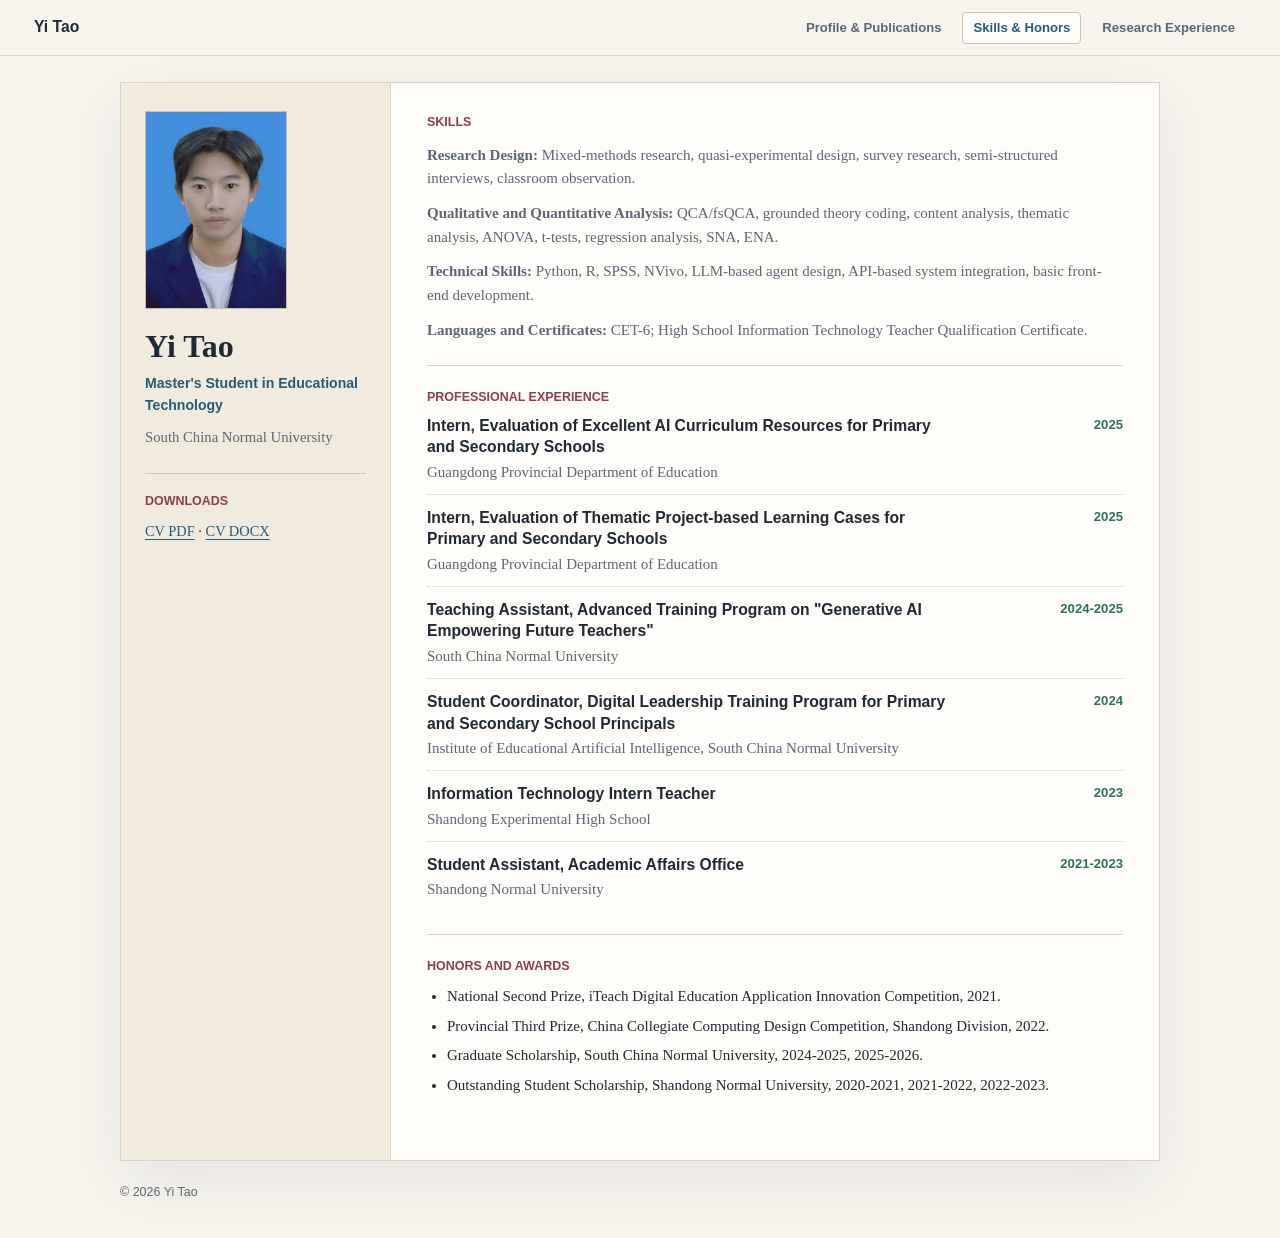
==== cv.html @ 573ef520 "Add files via upload" ====
<!doctype html>
<html lang="en">
<head>
  <meta charset="utf-8">
  <meta name="viewport" content="width=device-width, initial-scale=1">
  <title>Yi Tao | Skills and Honors</title>
  <meta name="description" content="Yi Tao's skills, professional experience, honors, and awards.">
  <link rel="stylesheet" href="assets/css/styles.css">
</head>
<body>
  <header class="site-header">
    <a class="site-title" href="index.html">Yi Tao</a>
    <nav class="site-nav" aria-label="Primary navigation">
      <a href="index.html">Profile & Publications</a>
      <a class="active" href="cv.html">Skills & Honors</a>
      <a href="research.html">Research Experience</a>
    </nav>
  </header>

  <main class="cv-page">
    <aside class="profile-panel" aria-label="Profile">
      <img class="portrait" src="assets/img/profile.jpg" alt="Portrait of Yi Tao">
      <h1>Yi Tao</h1>
      <p class="role">Master's Student in Educational Technology</p>
      <p class="affiliation">South China Normal University</p>

      <div class="contact-block">
        <h2>Downloads</h2>
        <p><a href="assets/files/yi-tao-cv.pdf" target="_blank" rel="noopener">CV PDF</a> · <a href="assets/files/yi-tao-cv.docx" target="_blank" rel="noopener">CV DOCX</a></p>
      </div>
    </aside>

    <section class="content-panel">
      <section class="section">
        <p class="section-kicker">Skills</p>
        <div class="skill-groups">
          <p><strong>Research Design:</strong> Mixed-methods research, quasi-experimental design, survey research, semi-structured interviews, classroom observation.</p>
          <p><strong>Qualitative and Quantitative Analysis:</strong> QCA/fsQCA, grounded theory coding, content analysis, thematic analysis, ANOVA, t-tests, regression analysis, SNA, ENA.</p>
          <p><strong>Technical Skills:</strong> Python, R, SPSS, NVivo, LLM-based agent design, API-based system integration, basic front-end development.</p>
          <p><strong>Languages and Certificates:</strong> CET-6; High School Information Technology Teacher Qualification Certificate.</p>
        </div>
      </section>

      <section class="section">
        <p class="section-kicker">Professional Experience</p>
        <div class="timeline list-timeline">
          <article>
            <div><h2>Intern, Evaluation of Excellent AI Curriculum Resources for Primary and Secondary Schools</h2><p>Guangdong Provincial Department of Education</p></div>
            <time>2025</time>
          </article>
          <article>
            <div><h2>Intern, Evaluation of Thematic Project-based Learning Cases for Primary and Secondary Schools</h2><p>Guangdong Provincial Department of Education</p></div>
            <time>2025</time>
          </article>
          <article>
            <div><h2>Teaching Assistant, Advanced Training Program on "Generative AI Empowering Future Teachers"</h2><p>South China Normal University</p></div>
            <time>2024-2025</time>
          </article>
          <article>
            <div><h2>Student Coordinator, Digital Leadership Training Program for Primary and Secondary School Principals</h2><p>Institute of Educational Artificial Intelligence, South China Normal University</p></div>
            <time>2024</time>
          </article>
          <article>
            <div><h2>Information Technology Intern Teacher</h2><p>Shandong Experimental High School</p></div>
            <time>2023</time>
          </article>
          <article>
            <div><h2>Student Assistant, Academic Affairs Office</h2><p>Shandong Normal University</p></div>
            <time>2021-2023</time>
          </article>
        </div>
      </section>

      <section class="section">
        <p class="section-kicker">Honors and Awards</p>
        <ul class="award-list">
          <li>National Second Prize, iTeach Digital Education Application Innovation Competition, 2021.</li>
          <li>Provincial Third Prize, China Collegiate Computing Design Competition, Shandong Division, 2022.</li>
          <li>Graduate Scholarship, South China Normal University, 2024-2025, 2025-2026.</li>
          <li>Outstanding Student Scholarship, Shandong Normal University, 2020-2021, 2021-2022, 2022-2023.</li>
        </ul>
      </section>
    </section>
  </main>

  <footer class="site-footer">
    <p>© 2026 Yi Tao</p>
  </footer>
</body>
</html>
---- assets/css/styles.css ----
:root {
  --paper: #f7f4ee;
  --sheet: #fffdf9;
  --ink: #1f2933;
  --muted: #5d6673;
  --line: #d9d2c5;
  --blue: #255b7a;
  --maroon: #8b3f4d;
  --gold: #b48733;
  --green: #2f6f63;
}

* {
  box-sizing: border-box;
}

html {
  scroll-behavior: smooth;
}

body {
  margin: 0;
  background: var(--paper);
  color: var(--ink);
  font-family: Georgia, "Times New Roman", Times, serif;
  font-size: 15px;
  line-height: 1.58;
  letter-spacing: 0;
}

a {
  color: var(--blue);
  text-decoration-thickness: 0.07em;
  text-underline-offset: 0.18em;
}

a:hover {
  color: var(--maroon);
}

.site-header {
  position: sticky;
  top: 0;
  z-index: 10;
  display: flex;
  align-items: center;
  justify-content: space-between;
  gap: 18px;
  min-height: 56px;
  padding: 10px 34px;
  border-bottom: 1px solid var(--line);
  background: rgba(247, 244, 238, 0.94);
  backdrop-filter: blur(12px);
  font-family: Arial, Helvetica, sans-serif;
}

.site-title {
  color: var(--ink);
  font-size: 0.98rem;
  font-weight: 700;
  text-decoration: none;
}

.site-nav {
  display: flex;
  flex-wrap: wrap;
  gap: 10px;
  justify-content: flex-end;
}

.site-nav a {
  min-height: 32px;
  padding: 7px 10px;
  border: 1px solid transparent;
  border-radius: 4px;
  color: var(--muted);
  font-size: 0.82rem;
  font-weight: 700;
  line-height: 1.2;
  text-decoration: none;
}

.site-nav a:hover,
.site-nav a.active {
  border-color: #cfc4b2;
  background: #fffdf9;
  color: var(--blue);
}

.cv-page,
.research-page {
  width: min(1040px, calc(100% - 36px));
  margin: 26px auto 22px;
  border: 1px solid var(--line);
  background: var(--sheet);
  box-shadow: 0 20px 60px rgba(31, 41, 51, 0.08);
}

.cv-page {
  display: grid;
  grid-template-columns: 270px minmax(0, 1fr);
}

.profile-panel {
  padding: 28px 24px;
  border-right: 1px solid var(--line);
  background: #f1eadf;
}

.portrait {
  display: block;
  width: 142px;
  height: 198px;
  margin: 0 0 20px;
  border: 1px solid #c7bda9;
  object-fit: cover;
}

h1,
h2,
h3,
p,
li {
  overflow-wrap: anywhere;
}

h1 {
  margin: 0;
  color: var(--ink);
  font-size: 2rem;
  line-height: 1.08;
  letter-spacing: 0;
}

.role {
  margin: 8px 0 0;
  color: var(--blue);
  font-family: Arial, Helvetica, sans-serif;
  font-size: 0.88rem;
  font-weight: 700;
}

.affiliation {
  margin: 10px 0 0;
  color: var(--muted);
  font-size: 0.92rem;
}

.contact-block {
  margin-top: 24px;
  padding-top: 18px;
  border-top: 1px solid #d2c7b8;
}

.contact-block h2,
.section-kicker {
  margin: 0 0 8px;
  color: var(--maroon);
  font-family: Arial, Helvetica, sans-serif;
  font-size: 0.78rem;
  font-weight: 800;
  letter-spacing: 0;
  text-transform: uppercase;
}

.contact-block p {
  margin: 4px 0;
  font-size: 0.9rem;
}

.compact-list {
  margin: 0;
  padding-left: 17px;
  color: var(--muted);
  font-size: 0.9rem;
}

.compact-list li {
  margin: 5px 0;
}

.content-panel {
  padding: 30px 36px 34px;
}

.section {
  padding: 0 0 22px;
  margin-bottom: 22px;
  border-bottom: 1px solid var(--line);
}

.section:last-child {
  margin-bottom: 0;
  border-bottom: 0;
}

.summary {
  max-width: 760px;
  margin: 0;
  color: #35404a;
  font-size: 1rem;
}

.timeline {
  display: grid;
  gap: 12px;
}

.timeline article {
  display: grid;
  grid-template-columns: minmax(0, 1fr) 150px;
  gap: 18px;
}

.timeline h2,
.experience-list h2,
.research-heading h2,
.subheading {
  margin: 0;
  color: var(--ink);
  font-family: Arial, Helvetica, sans-serif;
  font-size: 0.98rem;
  line-height: 1.35;
  letter-spacing: 0;
}

.timeline p,
.experience-list p,
.skill-groups p {
  margin: 3px 0 0;
  color: var(--muted);
}

.timeline time {
  color: var(--green);
  font-family: Arial, Helvetica, sans-serif;
  font-size: 0.82rem;
  font-weight: 700;
  text-align: right;
}

.list-timeline article {
  padding-bottom: 10px;
  border-bottom: 1px dotted #d7cfbf;
}

.list-timeline article:last-child {
  border-bottom: 0;
}

.subheading {
  margin-top: 18px;
  padding-left: 10px;
  border-left: 4px solid var(--gold);
}

.subheading:first-of-type {
  margin-top: 0;
}

.publication-list {
  display: grid;
  gap: 9px;
  margin: 9px 0 0;
  padding-left: 22px;
}

.publication-list li {
  padding-bottom: 9px;
  border-bottom: 1px dotted #d7cfbf;
}

.publication-list li:last-child {
  border-bottom: 0;
}

.publication-list span {
  display: inline;
}

.publication-list a {
  display: inline-flex;
  align-items: center;
  justify-content: center;
  min-width: 42px;
  min-height: 24px;
  margin-left: 8px;
  padding: 1px 7px;
  border: 1px solid var(--blue);
  border-radius: 3px;
  font-family: Arial, Helvetica, sans-serif;
  font-size: 0.72rem;
  font-weight: 800;
  line-height: 1.2;
  text-decoration: none;
  text-transform: uppercase;
}

.publication-list a:hover {
  border-color: var(--maroon);
}

.skill-groups {
  display: grid;
  gap: 8px;
}

.award-list,
.research-item ul {
  margin: 0;
  padding-left: 20px;
}

.award-list li,
.research-item li {
  margin: 6px 0;
}

.research-page {
  padding: 34px 42px 40px;
}

.research-intro {
  max-width: 860px;
  padding-bottom: 24px;
  margin-bottom: 24px;
  border-bottom: 1px solid var(--line);
}

.research-intro h1 {
  max-width: 760px;
  font-size: 1.75rem;
}

.research-intro p {
  max-width: 820px;
  color: #35404a;
}

.research-section {
  padding-bottom: 24px;
  margin-bottom: 24px;
  border-bottom: 1px solid var(--line);
}

.research-section:last-child {
  padding-bottom: 0;
  margin-bottom: 0;
  border-bottom: 0;
}

.research-item {
  padding: 16px 0 16px 14px;
  border-left: 3px solid var(--blue);
}

.research-item + .research-item {
  border-top: 1px dotted #d7cfbf;
}

.research-heading {
  display: grid;
  gap: 4px;
  margin-bottom: 8px;
}

.research-heading time {
  color: var(--green);
  font-family: Arial, Helvetica, sans-serif;
  font-size: 0.82rem;
  font-weight: 700;
}

.site-footer {
  width: min(1040px, calc(100% - 36px));
  margin: 0 auto 36px;
  color: var(--muted);
  font-family: Arial, Helvetica, sans-serif;
  font-size: 0.78rem;
}

@media (max-width: 820px) {
  .site-header {
    align-items: flex-start;
    flex-direction: column;
    padding: 12px 18px;
  }

  .site-nav {
    justify-content: flex-start;
  }

  .cv-page,
  .research-page {
    width: min(100% - 24px, 1040px);
    margin-top: 18px;
  }

  .cv-page {
    grid-template-columns: 1fr;
  }

  .profile-panel {
    display: grid;
    grid-template-columns: 112px minmax(0, 1fr);
    gap: 18px;
    border-right: 0;
    border-bottom: 1px solid var(--line);
  }

  .portrait {
    width: 112px;
    height: 156px;
    margin: 0;
  }

  .profile-panel h1,
  .profile-panel .role,
  .profile-panel .affiliation {
    grid-column: 2;
  }

  .profile-panel h1 {
    align-self: end;
  }

  .contact-block {
    grid-column: 1 / -1;
    margin-top: 0;
  }

  .content-panel,
  .research-page {
    padding: 24px 22px 28px;
  }
}

@media (max-width: 560px) {
  body {
    font-size: 14px;
  }

  .site-nav {
    gap: 8px;
  }

  .site-nav a {
    padding: 6px 8px;
    font-size: 0.78rem;
  }

  .profile-panel {
    grid-template-columns: 92px minmax(0, 1fr);
    padding: 20px 18px;
  }

  .portrait {
    width: 92px;
    height: 128px;
  }

  h1 {
    font-size: 1.55rem;
  }

  .research-intro h1 {
    font-size: 1.35rem;
  }

  .timeline article {
    grid-template-columns: 1fr;
    gap: 2px;
  }

  .timeline time {
    text-align: left;
  }

  .publication-list {
    padding-left: 18px;
  }

  .publication-list a {
    margin-top: 5px;
    margin-left: 0;
  }

  .site-footer {
    width: min(100% - 24px, 1040px);
  }
}
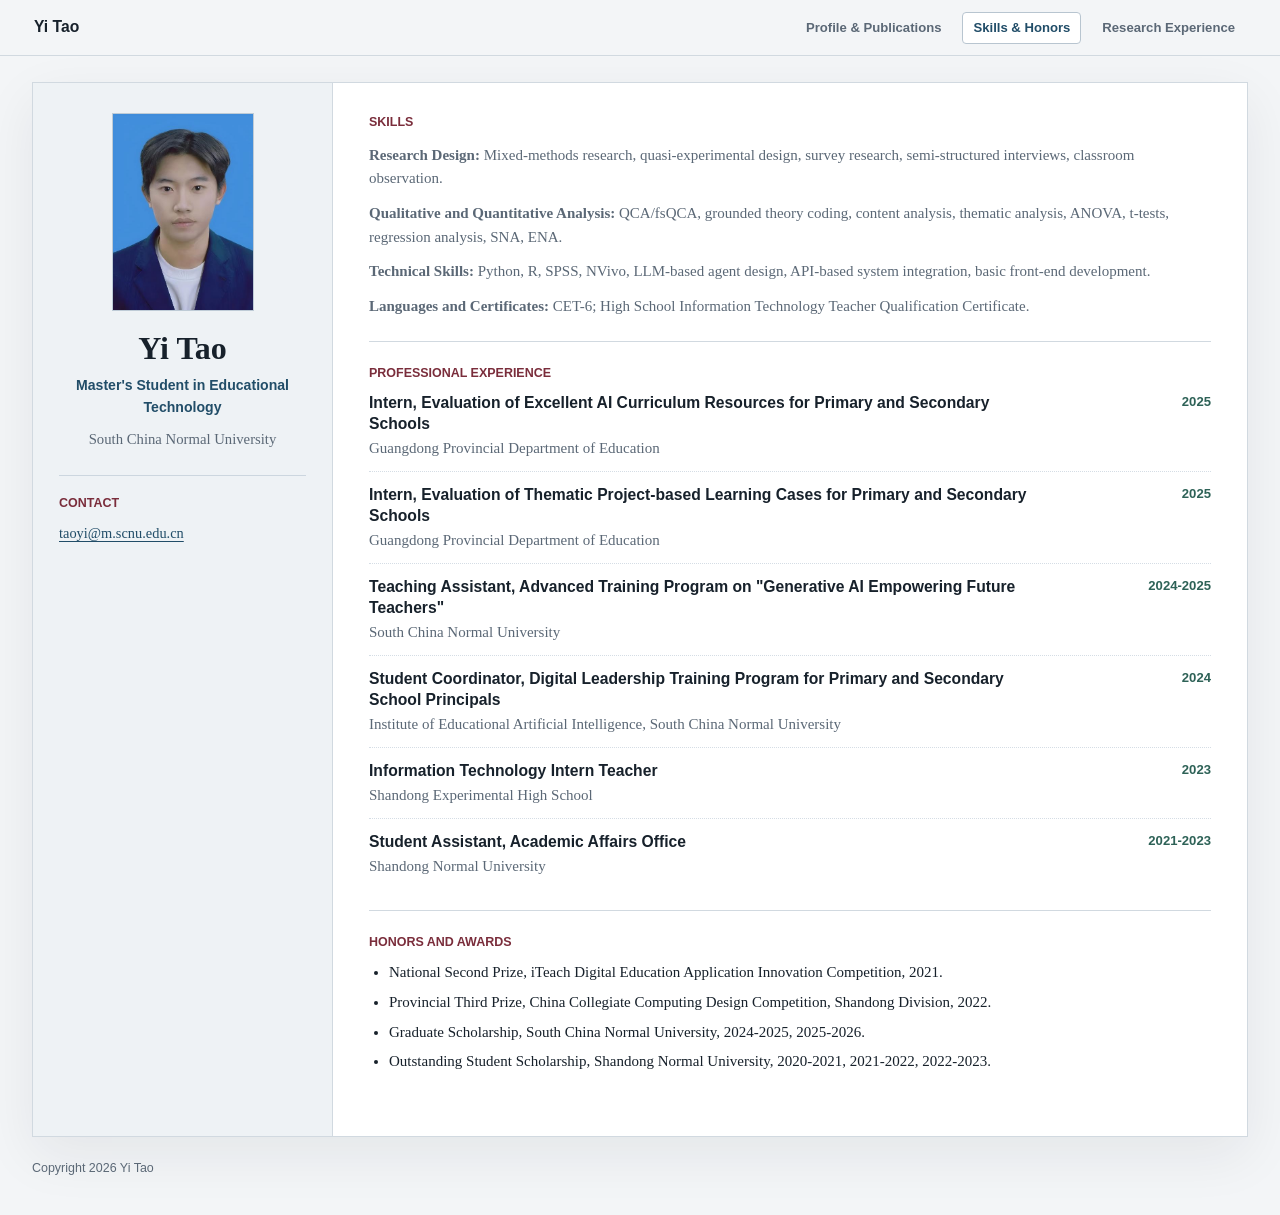
==== commit f65524ee: "Add files via upload" ====
--- a/cv.html
+++ b/cv.html
@@ -25,8 +25,8 @@
       <p class="affiliation">South China Normal University</p>
 
       <div class="contact-block">
-        <h2>Downloads</h2>
-        <p><a href="assets/files/yi-tao-cv.pdf" target="_blank" rel="noopener">CV PDF</a> · <a href="assets/files/yi-tao-cv.docx" target="_blank" rel="noopener">CV DOCX</a></p>
+        <h2>Contact</h2>
+        <p><a href="mailto:taoyi@m.scnu.edu.cn">taoyi@m.scnu.edu.cn</a></p>
       </div>
     </aside>
 
@@ -84,7 +84,7 @@
   </main>
 
   <footer class="site-footer">
-    <p>© 2026 Yi Tao</p>
+    <p>Copyright 2026 Yi Tao</p>
   </footer>
 </body>
 </html>
--- a/assets/css/styles.css
+++ b/assets/css/styles.css
@@ -1,13 +1,13 @@
 :root {
-  --paper: #f7f4ee;
-  --sheet: #fffdf9;
-  --ink: #1f2933;
-  --muted: #5d6673;
-  --line: #d9d2c5;
-  --blue: #255b7a;
-  --maroon: #8b3f4d;
-  --gold: #b48733;
-  --green: #2f6f63;
+  --paper: #f3f5f7;
+  --sheet: #ffffff;
+  --ink: #17212b;
+  --muted: #5b6876;
+  --line: #d1d9e0;
+  --blue: #214d68;
+  --maroon: #7a2d3b;
+  --accent: #4d6f80;
+  --green: #2e6257;
 }
 
 * {
@@ -49,7 +49,7 @@
   min-height: 56px;
   padding: 10px 34px;
   border-bottom: 1px solid var(--line);
-  background: rgba(247, 244, 238, 0.94);
+  background: rgba(243, 245, 247, 0.96);
   backdrop-filter: blur(12px);
   font-family: Arial, Helvetica, sans-serif;
 }
@@ -82,38 +82,44 @@
 
 .site-nav a:hover,
 .site-nav a.active {
-  border-color: #cfc4b2;
-  background: #fffdf9;
+  border-color: #b8c5d0;
+  background: var(--sheet);
   color: var(--blue);
 }
 
 .cv-page,
 .research-page {
-  width: min(1040px, calc(100% - 36px));
+  width: min(1520px, calc(100% - 64px));
   margin: 26px auto 22px;
   border: 1px solid var(--line);
   background: var(--sheet);
-  box-shadow: 0 20px 60px rgba(31, 41, 51, 0.08);
+  box-shadow: 0 18px 52px rgba(23, 33, 43, 0.07);
 }
 
 .cv-page {
   display: grid;
-  grid-template-columns: 270px minmax(0, 1fr);
+  grid-template-columns: 300px minmax(0, 1fr);
 }
 
 .profile-panel {
-  padding: 28px 24px;
+  padding: 30px 26px;
   border-right: 1px solid var(--line);
-  background: #f1eadf;
+  background: #eef2f5;
 }
 
 .portrait {
   display: block;
   width: 142px;
   height: 198px;
-  margin: 0 0 20px;
-  border: 1px solid #c7bda9;
+  margin: 0 auto 20px;
+  border: 1px solid #becbd6;
   object-fit: cover;
+}
+
+.profile-panel h1,
+.profile-panel .role,
+.profile-panel .affiliation {
+  text-align: center;
 }
 
 h1,
@@ -149,7 +155,7 @@
 .contact-block {
   margin-top: 24px;
   padding-top: 18px;
-  border-top: 1px solid #d2c7b8;
+  border-top: 1px solid #ccd6df;
 }
 
 .contact-block h2,
@@ -195,7 +201,7 @@
 }
 
 .summary {
-  max-width: 760px;
+  max-width: 1040px;
   margin: 0;
   color: #35404a;
   font-size: 1rem;
@@ -241,7 +247,7 @@
 
 .list-timeline article {
   padding-bottom: 10px;
-  border-bottom: 1px dotted #d7cfbf;
+  border-bottom: 1px dotted #d5dde5;
 }
 
 .list-timeline article:last-child {
@@ -251,7 +257,7 @@
 .subheading {
   margin-top: 18px;
   padding-left: 10px;
-  border-left: 4px solid var(--gold);
+  border-left: 4px solid var(--accent);
 }
 
 .subheading:first-of-type {
@@ -267,7 +273,7 @@
 
 .publication-list li {
   padding-bottom: 9px;
-  border-bottom: 1px dotted #d7cfbf;
+  border-bottom: 1px dotted #d5dde5;
 }
 
 .publication-list li:last-child {
@@ -321,19 +327,19 @@
 }
 
 .research-intro {
-  max-width: 860px;
+  max-width: 1120px;
   padding-bottom: 24px;
   margin-bottom: 24px;
   border-bottom: 1px solid var(--line);
 }
 
 .research-intro h1 {
-  max-width: 760px;
+  max-width: 960px;
   font-size: 1.75rem;
 }
 
 .research-intro p {
-  max-width: 820px;
+  max-width: 1080px;
   color: #35404a;
 }
 
@@ -355,7 +361,7 @@
 }
 
 .research-item + .research-item {
-  border-top: 1px dotted #d7cfbf;
+  border-top: 1px dotted #d5dde5;
 }
 
 .research-heading {
@@ -372,7 +378,7 @@
 }
 
 .site-footer {
-  width: min(1040px, calc(100% - 36px));
+  width: min(1520px, calc(100% - 64px));
   margin: 0 auto 36px;
   color: var(--muted);
   font-family: Arial, Helvetica, sans-serif;
@@ -392,7 +398,7 @@
 
   .cv-page,
   .research-page {
-    width: min(100% - 24px, 1040px);
+    width: min(100% - 24px, 1520px);
     margin-top: 18px;
   }
 
@@ -418,6 +424,7 @@
   .profile-panel .role,
   .profile-panel .affiliation {
     grid-column: 2;
+    text-align: left;
   }
 
   .profile-panel h1 {
@@ -486,6 +493,6 @@
   }
 
   .site-footer {
-    width: min(100% - 24px, 1040px);
-  }
-}
+    width: min(100% - 24px, 1520px);
+  }
+}
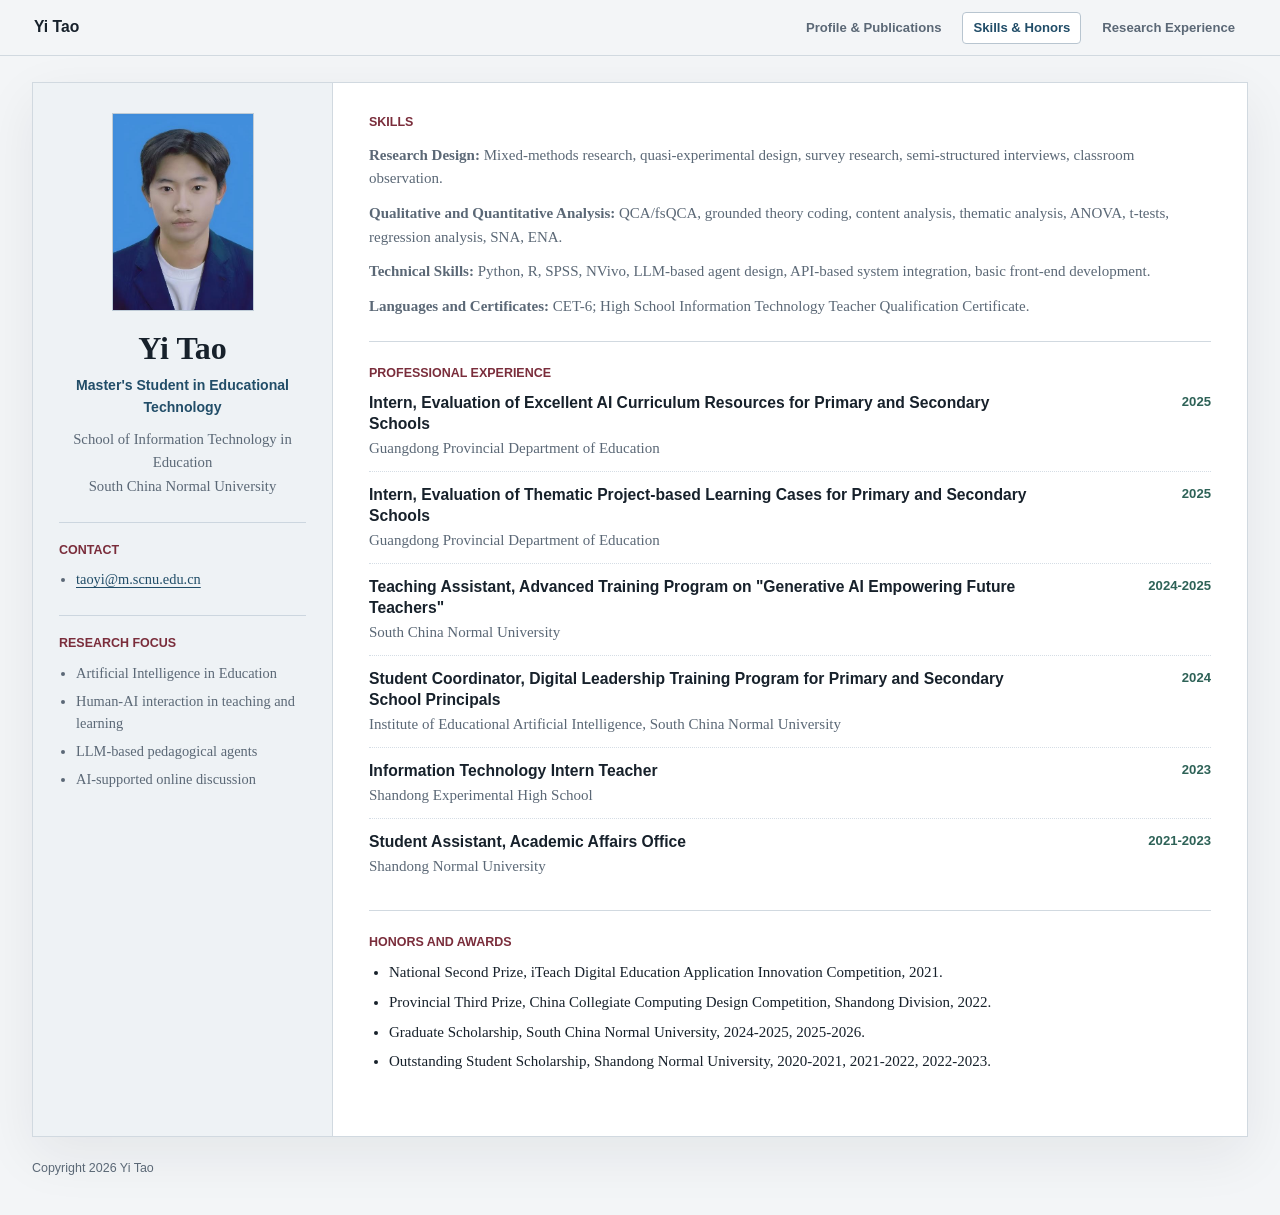
==== commit 0ab94e7f: "Add files via upload" ====
--- a/cv.html
+++ b/cv.html
@@ -22,11 +22,23 @@
       <img class="portrait" src="assets/img/profile.jpg" alt="Portrait of Yi Tao">
       <h1>Yi Tao</h1>
       <p class="role">Master's Student in Educational Technology</p>
-      <p class="affiliation">South China Normal University</p>
+      <p class="affiliation">School of Information Technology in Education<br>South China Normal University</p>
 
       <div class="contact-block">
         <h2>Contact</h2>
-        <p><a href="mailto:taoyi@m.scnu.edu.cn">taoyi@m.scnu.edu.cn</a></p>
+        <ul class="compact-list contact-list">
+          <li><a href="mailto:taoyi@m.scnu.edu.cn">taoyi@m.scnu.edu.cn</a></li>
+        </ul>
+      </div>
+
+      <div class="contact-block">
+        <h2>Research Focus</h2>
+        <ul class="compact-list">
+          <li>Artificial Intelligence in Education</li>
+          <li>Human-AI interaction in teaching and learning</li>
+          <li>LLM-based pedagogical agents</li>
+          <li>AI-supported online discussion</li>
+        </ul>
       </div>
     </aside>
 
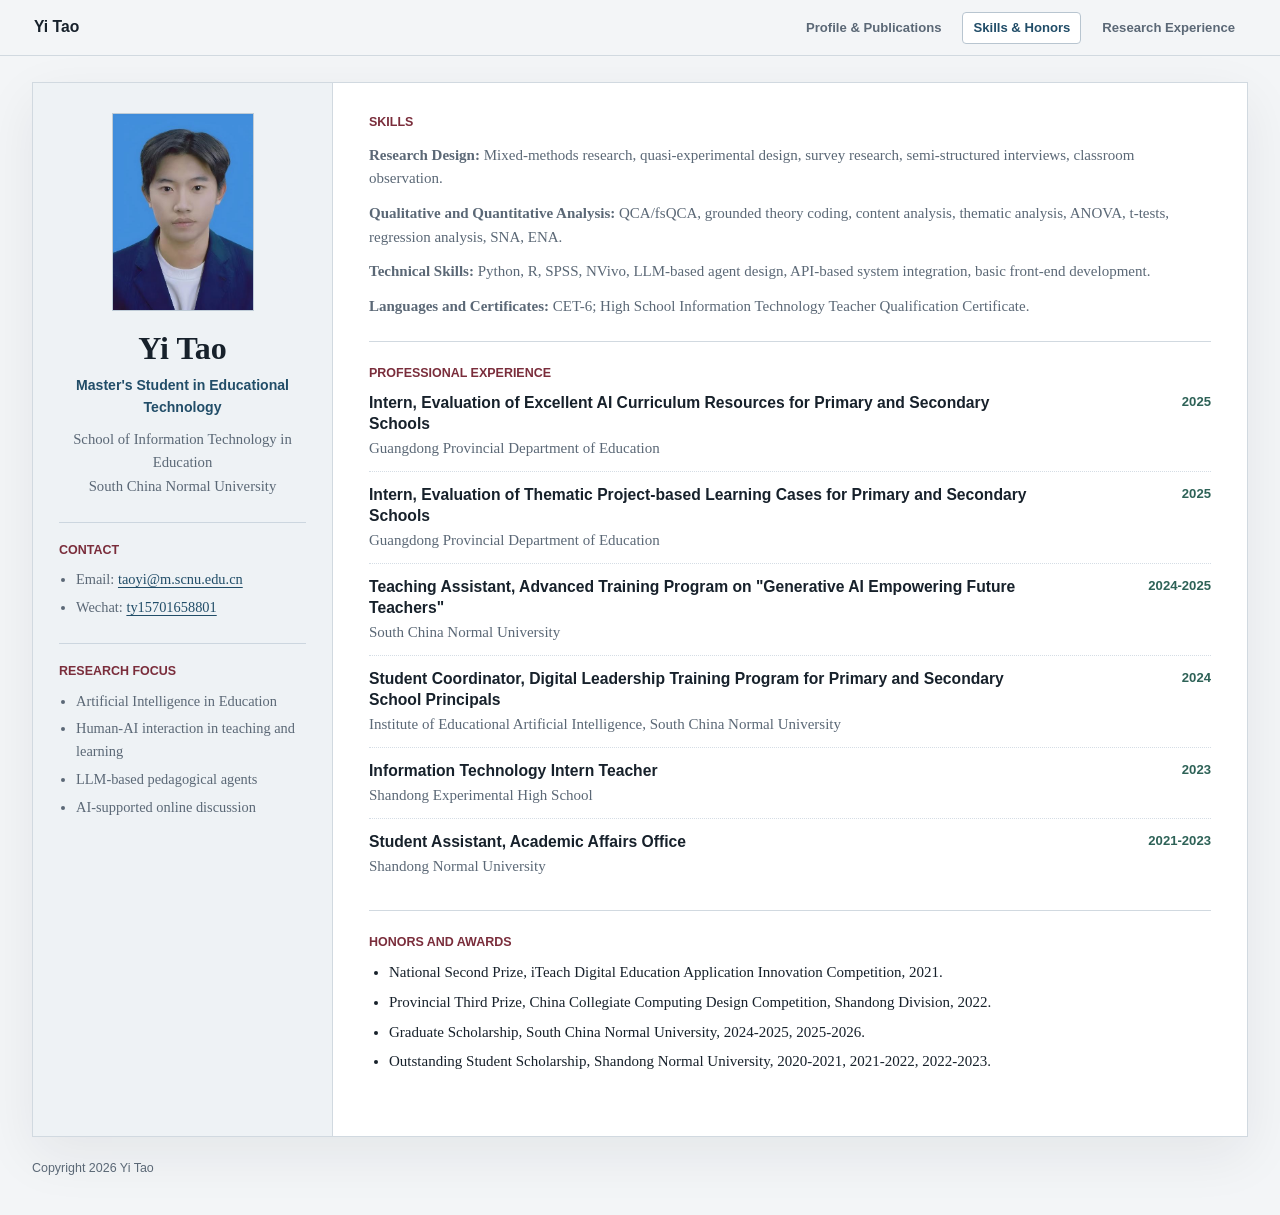
==== commit cb6db875: "Add files via upload" ====
--- a/cv.html
+++ b/cv.html
@@ -27,7 +27,8 @@
       <div class="contact-block">
         <h2>Contact</h2>
         <ul class="compact-list contact-list">
-          <li><a href="mailto:taoyi@m.scnu.edu.cn">taoyi@m.scnu.edu.cn</a></li>
+          <li>Email: <a href="mailto:taoyi@m.scnu.edu.cn">taoyi@m.scnu.edu.cn</a></li>
+          <li>Wechat: <span class="contact-value">ty15701658801</span></li>
         </ul>
       </div>
 
--- a/assets/css/styles.css
+++ b/assets/css/styles.css
@@ -36,6 +36,13 @@
 
 a:hover {
   color: var(--maroon);
+}
+
+.contact-value {
+  color: var(--blue);
+  text-decoration-line: underline;
+  text-decoration-thickness: 0.07em;
+  text-underline-offset: 0.18em;
 }
 
 .site-header {
@@ -364,6 +371,61 @@
   border-top: 1px dotted #d5dde5;
 }
 
+.research-item-body {
+  display: grid;
+  gap: 22px;
+}
+
+.research-item-with-figure .research-item-body {
+  grid-template-columns: minmax(0, 1.28fr) minmax(320px, 0.92fr);
+  align-items: start;
+}
+
+.research-figure {
+  margin: 2px 0 0;
+  padding: 10px;
+  border: 1px solid var(--line);
+  background: #f8fafc;
+}
+
+.research-figure-stack {
+  display: grid;
+  gap: 14px;
+}
+
+.research-figure-stack .research-figure {
+  margin: 0;
+}
+
+.research-figure-pair {
+  display: grid;
+  grid-template-columns: repeat(2, minmax(0, 1fr));
+  gap: 12px;
+  align-items: start;
+}
+
+.research-figure-pair .research-figure {
+  margin: 0;
+}
+
+.research-figure a {
+  display: block;
+}
+
+.research-figure img {
+  display: block;
+  width: 100%;
+  height: auto;
+}
+
+.research-figure figcaption {
+  margin-top: 8px;
+  color: var(--muted);
+  font-family: Arial, Helvetica, sans-serif;
+  font-size: 0.78rem;
+  line-height: 1.4;
+}
+
 .research-heading {
   display: grid;
   gap: 4px;
@@ -440,6 +502,14 @@
   .research-page {
     padding: 24px 22px 28px;
   }
+
+  .research-item-with-figure .research-item-body {
+    grid-template-columns: 1fr;
+  }
+
+  .research-figure {
+    max-width: 680px;
+  }
 }
 
 @media (max-width: 560px) {
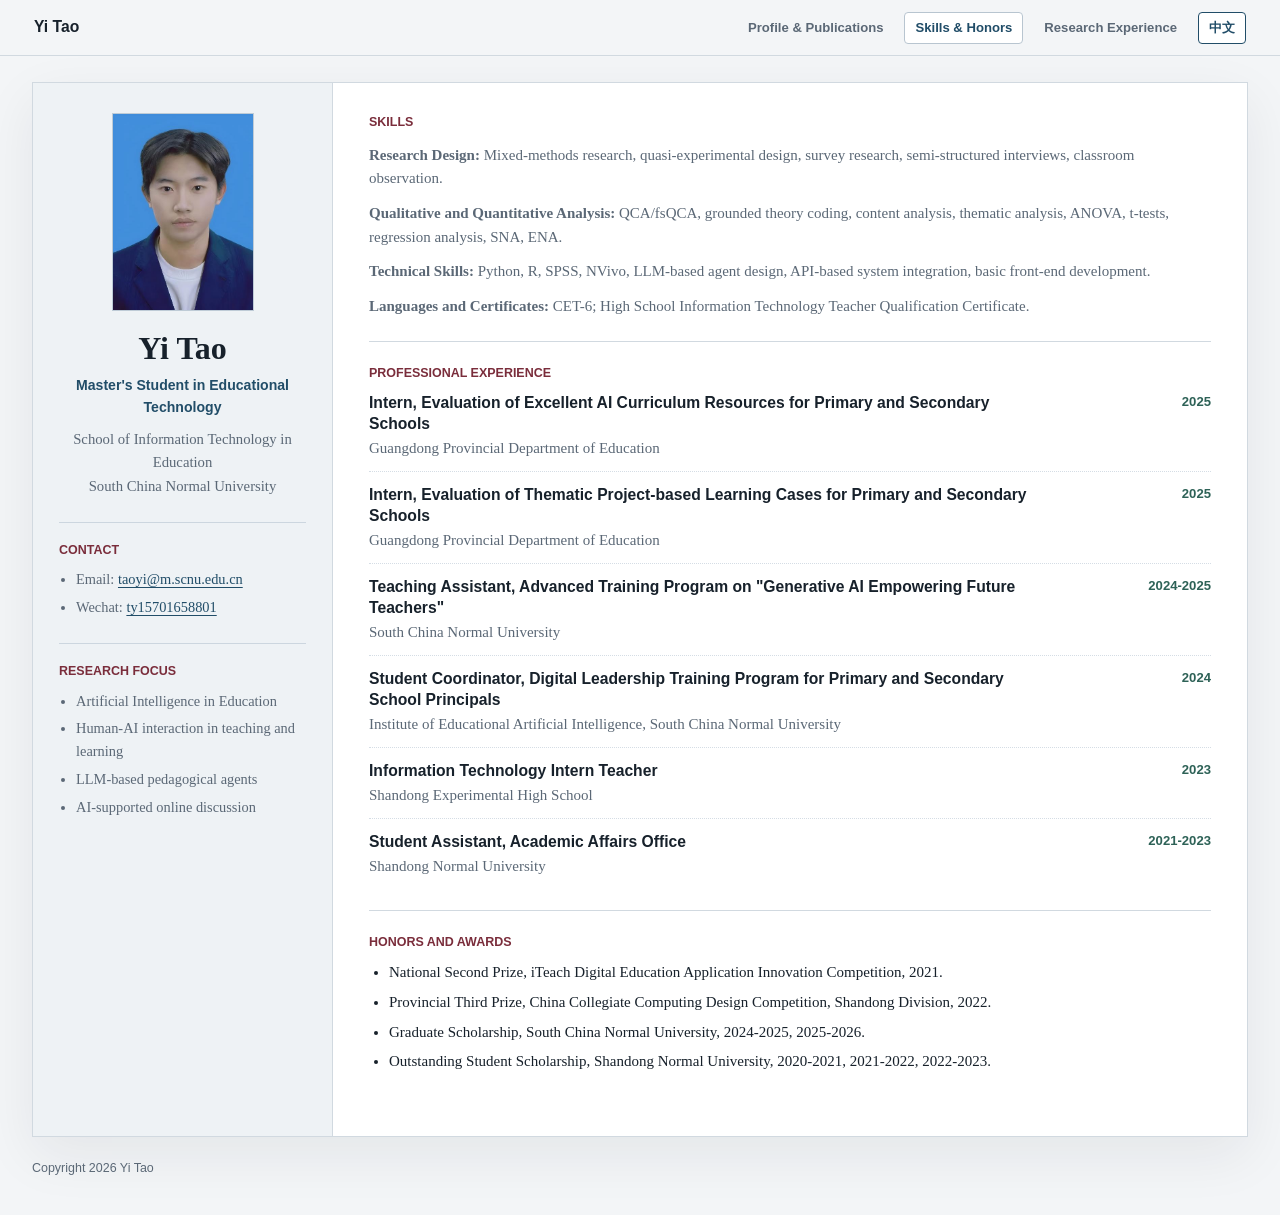
==== commit 3523d5bb: "Add files via upload" ====
--- a/cv.html
+++ b/cv.html
@@ -3,9 +3,11 @@
 <head>
   <meta charset="utf-8">
   <meta name="viewport" content="width=device-width, initial-scale=1">
+  <link rel="alternate" hreflang="en" href="cv.html">
+  <link rel="alternate" hreflang="zh-CN" href="cv-zh.html">
   <title>Yi Tao | Skills and Honors</title>
   <meta name="description" content="Yi Tao's skills, professional experience, honors, and awards.">
-  <link rel="stylesheet" href="assets/css/styles.css">
+  <link rel="stylesheet" href="assets/css/styles.css?v=20261020-bilingual">
 </head>
 <body>
   <header class="site-header">
@@ -14,6 +16,7 @@
       <a href="index.html">Profile & Publications</a>
       <a class="active" href="cv.html">Skills & Honors</a>
       <a href="research.html">Research Experience</a>
+      <a class="language-switch" href="cv-zh.html" lang="zh-CN" hreflang="zh-CN" aria-label="切换到中文版">中文</a>
     </nav>
   </header>
 
--- a/assets/css/styles.css
+++ b/assets/css/styles.css
@@ -94,6 +94,27 @@
   color: var(--blue);
 }
 
+.site-nav a.language-switch {
+  border-color: var(--blue);
+  background: var(--sheet);
+  color: var(--blue);
+  white-space: nowrap;
+}
+
+.site-nav a:focus-visible {
+  outline: 2px solid var(--blue);
+  outline-offset: 3px;
+}
+
+html[lang="zh-CN"] body {
+  font-family: "Microsoft YaHei", "PingFang SC", "Noto Sans CJK SC", Arial, sans-serif;
+  line-height: 1.8;
+}
+
+html[lang="zh-CN"] .research-intro h1 {
+  line-height: 1.4;
+}
+
 .cv-page,
 .research-page {
   width: min(1520px, calc(100% - 64px));
